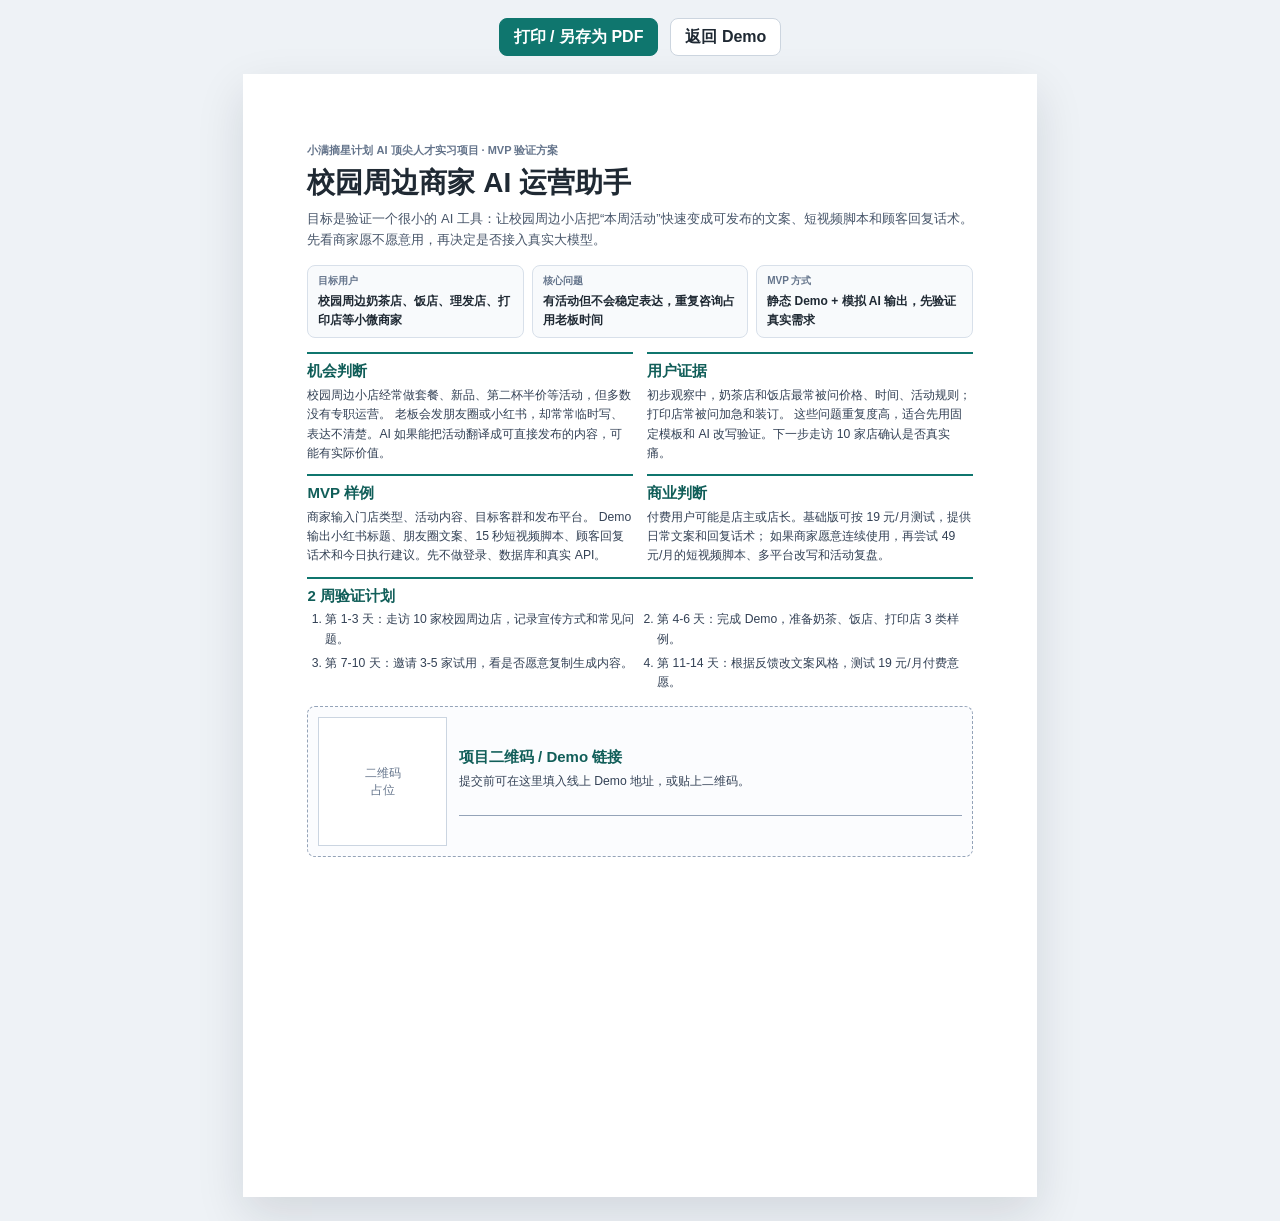
==== product-plan.html @ 8cfef3f2 "Add files via upload" ====
<!doctype html>
<html lang="zh-CN">
  <head>
    <meta charset="UTF-8" />
    <meta name="viewport" content="width=device-width, initial-scale=1.0" />
    <title>校园周边商家 AI 运营助手 - 产品验证方案</title>
    <style>
      * {
        box-sizing: border-box;
      }

      body {
        margin: 0;
        color: #1f2933;
        font-family: -apple-system, BlinkMacSystemFont, "Segoe UI", "Microsoft YaHei", sans-serif;
        background: #eef2f6;
      }

      .toolbar {
        display: flex;
        justify-content: center;
        gap: 12px;
        padding: 18px;
      }

      button,
      a {
        display: inline-flex;
        align-items: center;
        justify-content: center;
        min-height: 38px;
        border: 1px solid #ccd5df;
        border-radius: 8px;
        padding: 0 14px;
        color: #1f2933;
        background: white;
        font: inherit;
        font-weight: 700;
        text-decoration: none;
        cursor: pointer;
      }

      button {
        color: white;
        border-color: #0f766e;
        background: #0f766e;
      }

      .page {
        width: 210mm;
        min-height: 297mm;
        margin: 0 auto 24px;
        padding: 18mm 17mm;
        background: white;
        box-shadow: 0 18px 45px rgba(15, 23, 42, 0.12);
      }

      .topline {
        margin: 0 0 7px;
        color: #64748b;
        font-size: 11px;
        font-weight: 700;
      }

      h1 {
        margin: 0;
        font-size: 28px;
        line-height: 1.18;
        letter-spacing: 0;
      }

      .summary {
        margin: 9px 0 14px;
        color: #475569;
        font-size: 13px;
        line-height: 1.62;
      }

      .meta {
        display: grid;
        grid-template-columns: 1fr 1fr 1fr;
        gap: 8px;
        margin-bottom: 14px;
      }

      .meta div {
        border: 1px solid #d8e0ea;
        border-radius: 8px;
        padding: 8px 10px;
        background: #f8fafc;
      }

      .meta span {
        display: block;
        margin-bottom: 3px;
        color: #64748b;
        font-size: 10px;
        font-weight: 700;
      }

      .meta strong {
        font-size: 12px;
        line-height: 1.45;
      }

      .grid {
        display: grid;
        grid-template-columns: 1fr 1fr;
        gap: 11px 14px;
      }

      section {
        border-top: 2px solid #0f766e;
        padding-top: 8px;
      }

      section.wide {
        grid-column: 1 / -1;
      }

      h2 {
        margin: 0 0 5px;
        color: #115e59;
        font-size: 15px;
        line-height: 1.25;
      }

      p,
      li {
        color: #334155;
        font-size: 12.2px;
        line-height: 1.58;
      }

      p {
        margin: 0;
      }

      ol {
        display: grid;
        grid-template-columns: 1fr 1fr;
        gap: 5px 16px;
        margin: 0;
        padding-left: 18px;
      }

      .link-box {
        display: grid;
        grid-template-columns: 34mm 1fr;
        gap: 12px;
        align-items: center;
        margin-top: 14px;
        border: 1px dashed #94a3b8;
        border-radius: 8px;
        padding: 10px;
        background: #fbfcfe;
      }

      .qr {
        display: grid;
        width: 34mm;
        height: 34mm;
        place-items: center;
        border: 1px solid #cbd5e1;
        color: #64748b;
        background: white;
        font-size: 12px;
        text-align: center;
      }

      .link-box h2 {
        margin-bottom: 6px;
      }

      .link-line {
        min-height: 24px;
        border-bottom: 1px solid #94a3b8;
      }

      @page {
        size: A4;
        margin: 0;
      }

      @media (max-width: 760px) {
        body {
          background: white;
        }

        .toolbar {
          flex-direction: column;
        }

        .toolbar a,
        .toolbar button {
          width: 100%;
        }

        .page {
          width: 100%;
          min-height: auto;
          margin: 0;
          padding: 22px;
          box-shadow: none;
        }

        .meta,
        .grid,
        ol,
        .link-box {
          grid-template-columns: 1fr;
        }
      }

      @media print {
        body {
          background: white;
        }

        .toolbar {
          display: none;
        }

        .page {
          width: 210mm;
          height: 297mm;
          margin: 0;
          padding: 14mm 15mm;
          box-shadow: none;
          overflow: hidden;
        }

        h1 {
          font-size: 25px;
        }

        .summary {
          font-size: 12px;
          margin-bottom: 11px;
        }

        p,
        li {
          font-size: 11px;
          line-height: 1.48;
        }

        h2 {
          font-size: 13.5px;
        }

        .link-box {
          margin-top: 10px;
          padding: 8px;
        }

        .qr {
          width: 30mm;
          height: 30mm;
        }
      }
    </style>
  </head>
  <body>
    <div class="toolbar">
      <button type="button" onclick="window.print()">打印 / 另存为 PDF</button>
      <a href="index.html">返回 Demo</a>
    </div>

    <main class="page">
      <p class="topline">小满摘星计划 AI 顶尖人才实习项目 · MVP 验证方案</p>
      <h1>校园周边商家 AI 运营助手</h1>
      <p class="summary">
        目标是验证一个很小的 AI 工具：让校园周边小店把“本周活动”快速变成可发布的文案、短视频脚本和顾客回复话术。
        先看商家愿不愿意用，再决定是否接入真实大模型。
      </p>

      <div class="meta">
        <div>
          <span>目标用户</span>
          <strong>校园周边奶茶店、饭店、理发店、打印店等小微商家</strong>
        </div>
        <div>
          <span>核心问题</span>
          <strong>有活动但不会稳定表达，重复咨询占用老板时间</strong>
        </div>
        <div>
          <span>MVP 方式</span>
          <strong>静态 Demo + 模拟 AI 输出，先验证真实需求</strong>
        </div>
      </div>

      <div class="grid">
        <section>
          <h2>机会判断</h2>
          <p>
            校园周边小店经常做套餐、新品、第二杯半价等活动，但多数没有专职运营。
            老板会发朋友圈或小红书，却常常临时写、表达不清楚。AI 如果能把活动翻译成可直接发布的内容，可能有实际价值。
          </p>
        </section>

        <section>
          <h2>用户证据</h2>
          <p>
            初步观察中，奶茶店和饭店最常被问价格、时间、活动规则；打印店常被问加急和装订。
            这些问题重复度高，适合先用固定模板和 AI 改写验证。下一步走访 10 家店确认是否真实痛。
          </p>
        </section>

        <section>
          <h2>MVP 样例</h2>
          <p>
            商家输入门店类型、活动内容、目标客群和发布平台。
            Demo 输出小红书标题、朋友圈文案、15 秒短视频脚本、顾客回复话术和今日执行建议。先不做登录、数据库和真实 API。
          </p>
        </section>

        <section>
          <h2>商业判断</h2>
          <p>
            付费用户可能是店主或店长。基础版可按 19 元/月测试，提供日常文案和回复话术；
            如果商家愿意连续使用，再尝试 49 元/月的短视频脚本、多平台改写和活动复盘。
          </p>
        </section>

        <section class="wide">
          <h2>2 周验证计划</h2>
          <ol>
            <li>第 1-3 天：走访 10 家校园周边店，记录宣传方式和常见问题。</li>
            <li>第 4-6 天：完成 Demo，准备奶茶、饭店、打印店 3 类样例。</li>
            <li>第 7-10 天：邀请 3-5 家试用，看是否愿意复制生成内容。</li>
            <li>第 11-14 天：根据反馈改文案风格，测试 19 元/月付费意愿。</li>
          </ol>
        </section>
      </div>

      <div class="link-box">
        <div class="qr">二维码<br />占位</div>
        <div>
          <h2>项目二维码 / Demo 链接</h2>
          <p>提交前可在这里填入线上 Demo 地址，或贴上二维码。</p>
          <div class="link-line"></div>
        </div>
      </div>
    </main>
  </body>
</html>
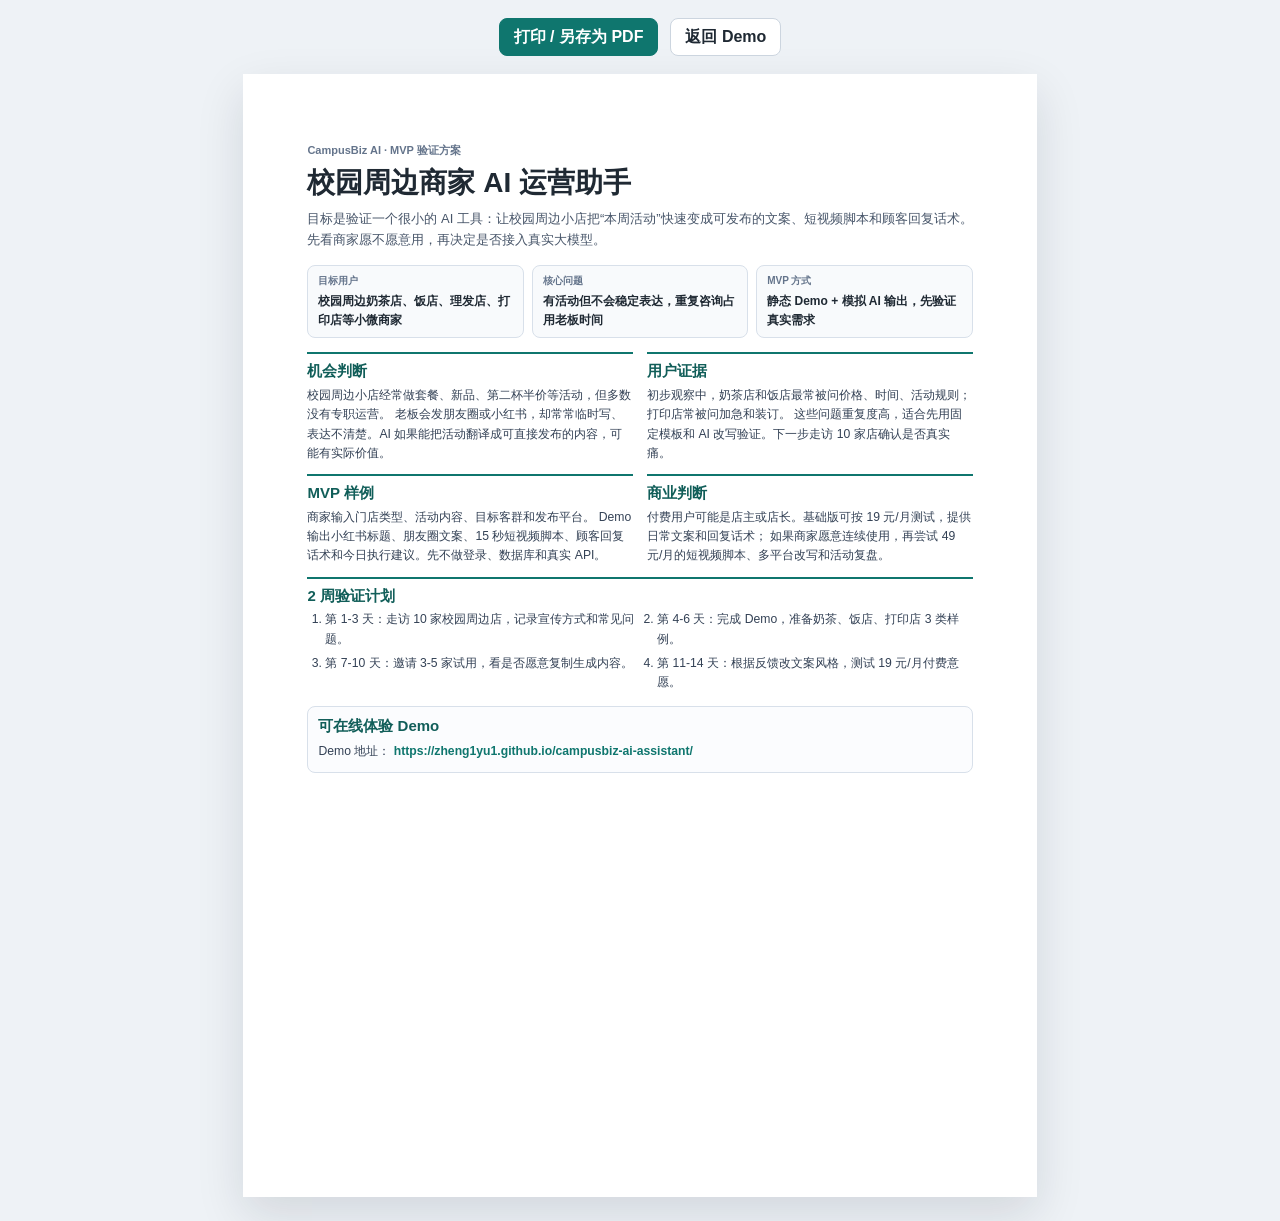
==== commit fecf6ebb: "Add files via upload" ====
--- a/product-plan.html
+++ b/product-plan.html
@@ -3,7 +3,7 @@
   <head>
     <meta charset="UTF-8" />
     <meta name="viewport" content="width=device-width, initial-scale=1.0" />
-    <title>校园周边商家 AI 运营助手 - 产品验证方案</title>
+    <title>CampusBiz AI - 产品验证方案</title>
     <style>
       * {
         box-sizing: border-box;
@@ -145,36 +145,28 @@
       }
 
       .link-box {
-        display: grid;
-        grid-template-columns: 34mm 1fr;
-        gap: 12px;
-        align-items: center;
+        display: block;
         margin-top: 14px;
-        border: 1px dashed #94a3b8;
+        border: 1px solid #d8e0ea;
         border-radius: 8px;
         padding: 10px;
         background: #fbfcfe;
       }
 
-      .qr {
-        display: grid;
-        width: 34mm;
-        height: 34mm;
-        place-items: center;
-        border: 1px solid #cbd5e1;
-        color: #64748b;
-        background: white;
-        font-size: 12px;
-        text-align: center;
-      }
-
       .link-box h2 {
         margin-bottom: 6px;
       }
 
-      .link-line {
-        min-height: 24px;
-        border-bottom: 1px solid #94a3b8;
+      .demo-link {
+        display: inline;
+        min-height: 0;
+        border: 0;
+        padding: 0;
+        color: #0f766e;
+        background: transparent;
+        font-size: 12.2px;
+        font-weight: 700;
+        word-break: break-all;
       }
 
       @page {
@@ -206,8 +198,7 @@
 
         .meta,
         .grid,
-        ol,
-        .link-box {
+        ol {
           grid-template-columns: 1fr;
         }
       }
@@ -254,9 +245,8 @@
           padding: 8px;
         }
 
-        .qr {
-          width: 30mm;
-          height: 30mm;
+        .demo-link {
+          font-size: 10.8px;
         }
       }
     </style>
@@ -268,7 +258,7 @@
     </div>
 
     <main class="page">
-      <p class="topline">小满摘星计划 AI 顶尖人才实习项目 · MVP 验证方案</p>
+      <p class="topline">CampusBiz AI · MVP 验证方案</p>
       <h1>校园周边商家 AI 运营助手</h1>
       <p class="summary">
         目标是验证一个很小的 AI 工具：让校园周边小店把“本周活动”快速变成可发布的文案、短视频脚本和顾客回复话术。
@@ -335,12 +325,13 @@
       </div>
 
       <div class="link-box">
-        <div class="qr">二维码<br />占位</div>
-        <div>
-          <h2>项目二维码 / Demo 链接</h2>
-          <p>提交前可在这里填入线上 Demo 地址，或贴上二维码。</p>
-          <div class="link-line"></div>
-        </div>
+        <h2>可在线体验 Demo</h2>
+        <p>
+          Demo 地址：
+          <a class="demo-link" href="https://zheng1yu1.github.io/campusbiz-ai-assistant/">
+            https://zheng1yu1.github.io/campusbiz-ai-assistant/
+          </a>
+        </p>
       </div>
     </main>
   </body>
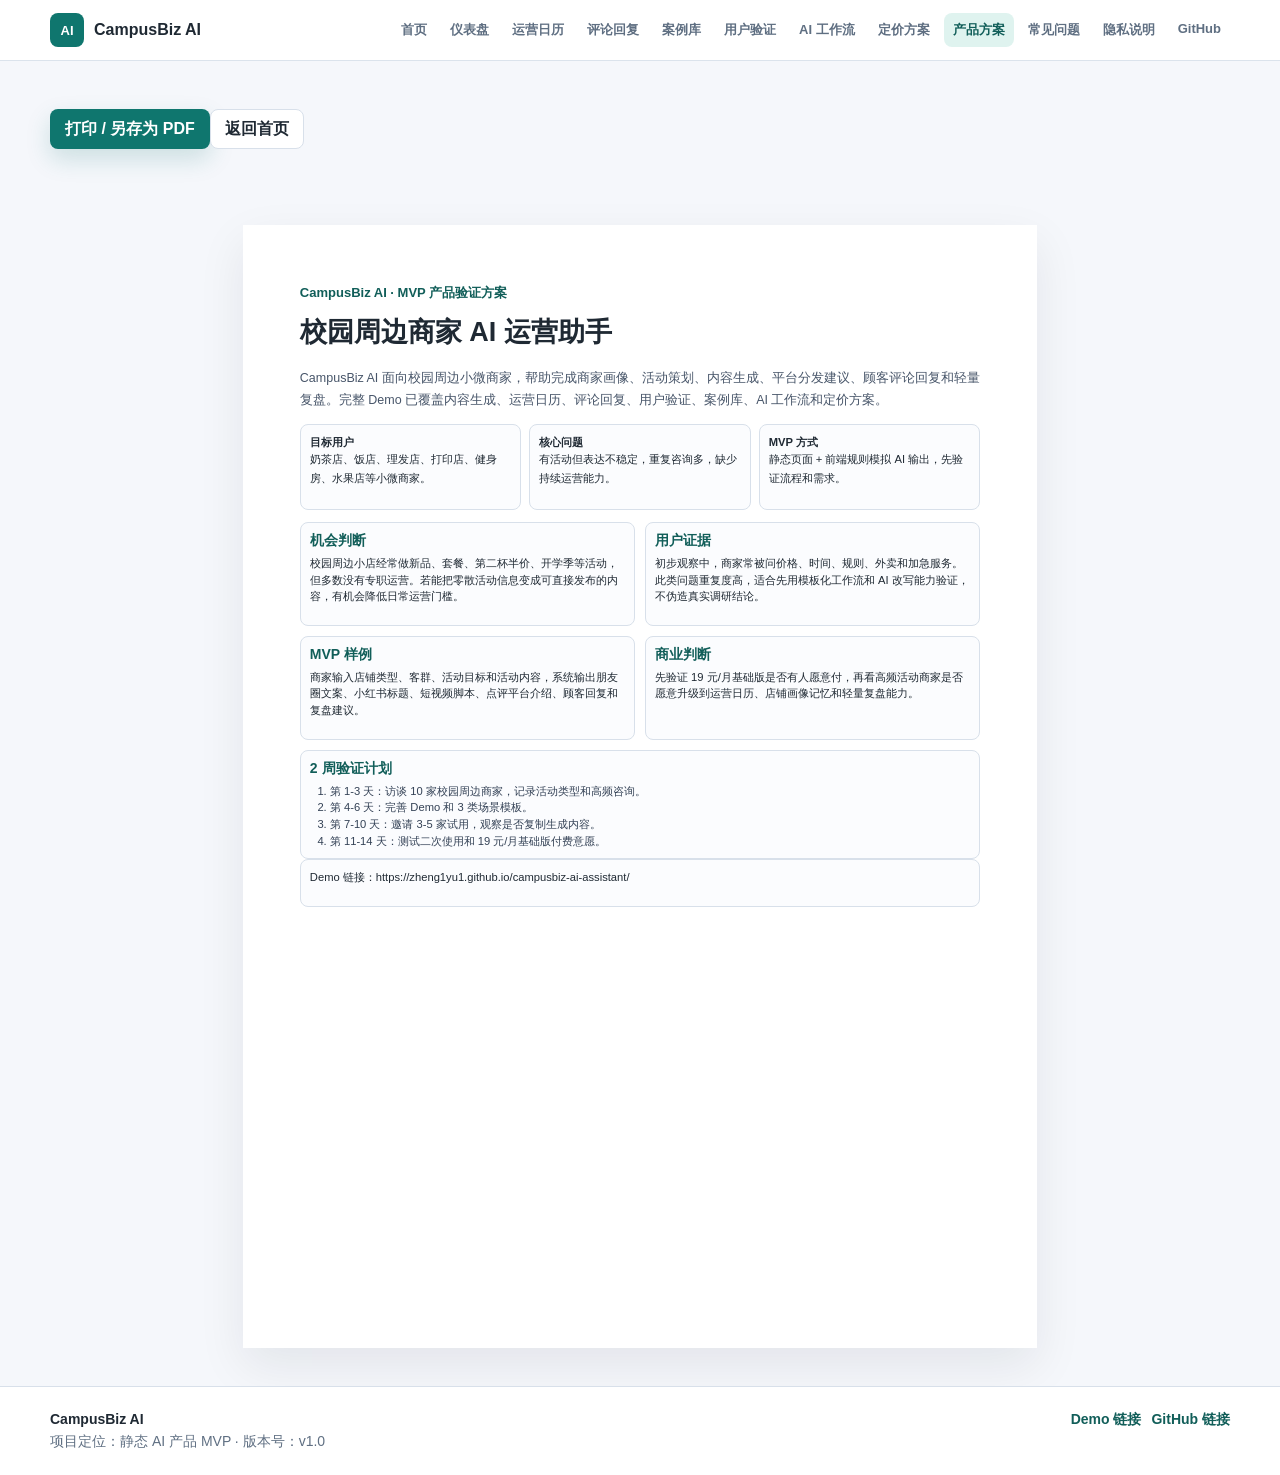
==== commit e78b2041: "Add files via upload" ====
--- a/product-plan.html
+++ b/product-plan.html
@@ -3,336 +3,28 @@
   <head>
     <meta charset="UTF-8" />
     <meta name="viewport" content="width=device-width, initial-scale=1.0" />
-    <title>CampusBiz AI - 产品验证方案</title>
-    <style>
-      * {
-        box-sizing: border-box;
-      }
-
-      body {
-        margin: 0;
-        color: #1f2933;
-        font-family: -apple-system, BlinkMacSystemFont, "Segoe UI", "Microsoft YaHei", sans-serif;
-        background: #eef2f6;
-      }
-
-      .toolbar {
-        display: flex;
-        justify-content: center;
-        gap: 12px;
-        padding: 18px;
-      }
-
-      button,
-      a {
-        display: inline-flex;
-        align-items: center;
-        justify-content: center;
-        min-height: 38px;
-        border: 1px solid #ccd5df;
-        border-radius: 8px;
-        padding: 0 14px;
-        color: #1f2933;
-        background: white;
-        font: inherit;
-        font-weight: 700;
-        text-decoration: none;
-        cursor: pointer;
-      }
-
-      button {
-        color: white;
-        border-color: #0f766e;
-        background: #0f766e;
-      }
-
-      .page {
-        width: 210mm;
-        min-height: 297mm;
-        margin: 0 auto 24px;
-        padding: 18mm 17mm;
-        background: white;
-        box-shadow: 0 18px 45px rgba(15, 23, 42, 0.12);
-      }
-
-      .topline {
-        margin: 0 0 7px;
-        color: #64748b;
-        font-size: 11px;
-        font-weight: 700;
-      }
-
-      h1 {
-        margin: 0;
-        font-size: 28px;
-        line-height: 1.18;
-        letter-spacing: 0;
-      }
-
-      .summary {
-        margin: 9px 0 14px;
-        color: #475569;
-        font-size: 13px;
-        line-height: 1.62;
-      }
-
-      .meta {
-        display: grid;
-        grid-template-columns: 1fr 1fr 1fr;
-        gap: 8px;
-        margin-bottom: 14px;
-      }
-
-      .meta div {
-        border: 1px solid #d8e0ea;
-        border-radius: 8px;
-        padding: 8px 10px;
-        background: #f8fafc;
-      }
-
-      .meta span {
-        display: block;
-        margin-bottom: 3px;
-        color: #64748b;
-        font-size: 10px;
-        font-weight: 700;
-      }
-
-      .meta strong {
-        font-size: 12px;
-        line-height: 1.45;
-      }
-
-      .grid {
-        display: grid;
-        grid-template-columns: 1fr 1fr;
-        gap: 11px 14px;
-      }
-
-      section {
-        border-top: 2px solid #0f766e;
-        padding-top: 8px;
-      }
-
-      section.wide {
-        grid-column: 1 / -1;
-      }
-
-      h2 {
-        margin: 0 0 5px;
-        color: #115e59;
-        font-size: 15px;
-        line-height: 1.25;
-      }
-
-      p,
-      li {
-        color: #334155;
-        font-size: 12.2px;
-        line-height: 1.58;
-      }
-
-      p {
-        margin: 0;
-      }
-
-      ol {
-        display: grid;
-        grid-template-columns: 1fr 1fr;
-        gap: 5px 16px;
-        margin: 0;
-        padding-left: 18px;
-      }
-
-      .link-box {
-        display: block;
-        margin-top: 14px;
-        border: 1px solid #d8e0ea;
-        border-radius: 8px;
-        padding: 10px;
-        background: #fbfcfe;
-      }
-
-      .link-box h2 {
-        margin-bottom: 6px;
-      }
-
-      .demo-link {
-        display: inline;
-        min-height: 0;
-        border: 0;
-        padding: 0;
-        color: #0f766e;
-        background: transparent;
-        font-size: 12.2px;
-        font-weight: 700;
-        word-break: break-all;
-      }
-
-      @page {
-        size: A4;
-        margin: 0;
-      }
-
-      @media (max-width: 760px) {
-        body {
-          background: white;
-        }
-
-        .toolbar {
-          flex-direction: column;
-        }
-
-        .toolbar a,
-        .toolbar button {
-          width: 100%;
-        }
-
-        .page {
-          width: 100%;
-          min-height: auto;
-          margin: 0;
-          padding: 22px;
-          box-shadow: none;
-        }
-
-        .meta,
-        .grid,
-        ol {
-          grid-template-columns: 1fr;
-        }
-      }
-
-      @media print {
-        body {
-          background: white;
-        }
-
-        .toolbar {
-          display: none;
-        }
-
-        .page {
-          width: 210mm;
-          height: 297mm;
-          margin: 0;
-          padding: 14mm 15mm;
-          box-shadow: none;
-          overflow: hidden;
-        }
-
-        h1 {
-          font-size: 25px;
-        }
-
-        .summary {
-          font-size: 12px;
-          margin-bottom: 11px;
-        }
-
-        p,
-        li {
-          font-size: 11px;
-          line-height: 1.48;
-        }
-
-        h2 {
-          font-size: 13.5px;
-        }
-
-        .link-box {
-          margin-top: 10px;
-          padding: 8px;
-        }
-
-        .demo-link {
-          font-size: 10.8px;
-        }
-      }
-    </style>
+    <meta name="description" content="CampusBiz AI 一页 A4 产品验证方案，展示机会判断、用户证据、MVP 样例、商业判断和 2 周验证计划。" />
+    <title>CampusBiz AI - 产品方案</title>
+    <link rel="stylesheet" href="styles.css" />
   </head>
-  <body>
-    <div class="toolbar">
-      <button type="button" onclick="window.print()">打印 / 另存为 PDF</button>
-      <a href="index.html">返回 Demo</a>
-    </div>
-
-    <main class="page">
-      <p class="topline">CampusBiz AI · MVP 验证方案</p>
+  <body class="plan-body" data-page="plan">
+    <header class="site-header"><nav class="nav" aria-label="主导航"><a class="brand" href="index.html"><span class="brand-mark">AI</span><span>CampusBiz AI</span></a><div class="nav-links"><a href="index.html" data-page="home">首页</a><a href="dashboard.html" data-page="dashboard">仪表盘</a><a href="calendar.html" data-page="calendar">运营日历</a><a href="reply.html" data-page="reply">评论回复</a><a href="cases.html" data-page="cases">案例库</a><a href="research.html" data-page="research">用户验证</a><a href="workflow.html" data-page="workflow">AI 工作流</a><a href="pricing.html" data-page="pricing">定价方案</a><a href="product-plan.html" data-page="plan">产品方案</a><a href="faq.html" data-page="faq">常见问题</a><a href="privacy.html" data-page="privacy">隐私说明</a><a href="https://github.com/zheng1yu1/campusbiz-ai-assistant">GitHub</a></div></nav></header>
+    <div class="toolbar section no-print"><button class="primary-btn" type="button" data-print>打印 / 另存为 PDF</button><a class="secondary-btn" href="index.html">返回首页</a></div>
+    <main class="plan-page">
+      <p class="eyebrow">CampusBiz AI · MVP 产品验证方案</p>
       <h1>校园周边商家 AI 运营助手</h1>
-      <p class="summary">
-        目标是验证一个很小的 AI 工具：让校园周边小店把“本周活动”快速变成可发布的文案、短视频脚本和顾客回复话术。
-        先看商家愿不愿意用，再决定是否接入真实大模型。
-      </p>
-
-      <div class="meta">
-        <div>
-          <span>目标用户</span>
-          <strong>校园周边奶茶店、饭店、理发店、打印店等小微商家</strong>
-        </div>
-        <div>
-          <span>核心问题</span>
-          <strong>有活动但不会稳定表达，重复咨询占用老板时间</strong>
-        </div>
-        <div>
-          <span>MVP 方式</span>
-          <strong>静态 Demo + 模拟 AI 输出，先验证真实需求</strong>
-        </div>
+      <p class="plan-summary">CampusBiz AI 面向校园周边小微商家，帮助完成商家画像、活动策划、内容生成、平台分发建议、顾客评论回复和轻量复盘。完整 Demo 已覆盖内容生成、运营日历、评论回复、用户验证、案例库、AI 工作流和定价方案。</p>
+      <div class="plan-meta"><div><strong>目标用户</strong><p>奶茶店、饭店、理发店、打印店、健身房、水果店等小微商家。</p></div><div><strong>核心问题</strong><p>有活动但表达不稳定，重复咨询多，缺少持续运营能力。</p></div><div><strong>MVP 方式</strong><p>静态页面 + 前端规则模拟 AI 输出，先验证流程和需求。</p></div></div>
+      <div class="plan-grid">
+        <section class="plan-section-card"><h2>机会判断</h2><p>校园周边小店经常做新品、套餐、第二杯半价、开学季等活动，但多数没有专职运营。若能把零散活动信息变成可直接发布的内容，有机会降低日常运营门槛。</p></section>
+        <section class="plan-section-card"><h2>用户证据</h2><p>初步观察中，商家常被问价格、时间、规则、外卖和加急服务。此类问题重复度高，适合先用模板化工作流和 AI 改写能力验证，不伪造真实调研结论。</p></section>
+        <section class="plan-section-card"><h2>MVP 样例</h2><p>商家输入店铺类型、客群、活动目标和活动内容，系统输出朋友圈文案、小红书标题、短视频脚本、点评平台介绍、顾客回复和复盘建议。</p></section>
+        <section class="plan-section-card"><h2>商业判断</h2><p>先验证 19 元/月基础版是否有人愿意付，再看高频活动商家是否愿意升级到运营日历、店铺画像记忆和轻量复盘能力。</p></section>
+        <section class="plan-section-card wide"><h2>2 周验证计划</h2><ol class="list"><li>第 1-3 天：访谈 10 家校园周边商家，记录活动类型和高频咨询。</li><li>第 4-6 天：完善 Demo 和 3 类场景模板。</li><li>第 7-10 天：邀请 3-5 家试用，观察是否复制生成内容。</li><li>第 11-14 天：测试二次使用和 19 元/月基础版付费意愿。</li></ol></section>
       </div>
-
-      <div class="grid">
-        <section>
-          <h2>机会判断</h2>
-          <p>
-            校园周边小店经常做套餐、新品、第二杯半价等活动，但多数没有专职运营。
-            老板会发朋友圈或小红书，却常常临时写、表达不清楚。AI 如果能把活动翻译成可直接发布的内容，可能有实际价值。
-          </p>
-        </section>
-
-        <section>
-          <h2>用户证据</h2>
-          <p>
-            初步观察中，奶茶店和饭店最常被问价格、时间、活动规则；打印店常被问加急和装订。
-            这些问题重复度高，适合先用固定模板和 AI 改写验证。下一步走访 10 家店确认是否真实痛。
-          </p>
-        </section>
-
-        <section>
-          <h2>MVP 样例</h2>
-          <p>
-            商家输入门店类型、活动内容、目标客群和发布平台。
-            Demo 输出小红书标题、朋友圈文案、15 秒短视频脚本、顾客回复话术和今日执行建议。先不做登录、数据库和真实 API。
-          </p>
-        </section>
-
-        <section>
-          <h2>商业判断</h2>
-          <p>
-            付费用户可能是店主或店长。基础版可按 19 元/月测试，提供日常文案和回复话术；
-            如果商家愿意连续使用，再尝试 49 元/月的短视频脚本、多平台改写和活动复盘。
-          </p>
-        </section>
-
-        <section class="wide">
-          <h2>2 周验证计划</h2>
-          <ol>
-            <li>第 1-3 天：走访 10 家校园周边店，记录宣传方式和常见问题。</li>
-            <li>第 4-6 天：完成 Demo，准备奶茶、饭店、打印店 3 类样例。</li>
-            <li>第 7-10 天：邀请 3-5 家试用，看是否愿意复制生成内容。</li>
-            <li>第 11-14 天：根据反馈改文案风格，测试 19 元/月付费意愿。</li>
-          </ol>
-        </section>
-      </div>
-
-      <div class="link-box">
-        <h2>可在线体验 Demo</h2>
-        <p>
-          Demo 地址：
-          <a class="demo-link" href="https://zheng1yu1.github.io/campusbiz-ai-assistant/">
-            https://zheng1yu1.github.io/campusbiz-ai-assistant/
-          </a>
-        </p>
-      </div>
+      <div class="plan-link"><p>Demo 链接：https://zheng1yu1.github.io/campusbiz-ai-assistant/</p></div>
     </main>
+    <footer class="site-footer"><div class="footer-inner"><div><strong>CampusBiz AI</strong><span>项目定位：静态 AI 产品 MVP · 版本号：v1.0</span></div><div class="footer-links"><a href="https://zheng1yu1.github.io/campusbiz-ai-assistant/">Demo 链接</a><a href="https://github.com/zheng1yu1/campusbiz-ai-assistant">GitHub 链接</a></div></div></footer>
+    <div class="toast" id="toast" role="status" aria-live="polite"></div><script src="script.js"></script>
   </body>
 </html>
--- a/styles.css
+++ b/styles.css
@@ -0,0 +1,913 @@
+:root {
+  --bg: #f5f7fb;
+  --paper: #ffffff;
+  --soft: #eef7f5;
+  --soft-2: #f8fafc;
+  --ink: #1f2933;
+  --muted: #5f6f82;
+  --line: #d8e0ea;
+  --accent: #0f766e;
+  --accent-dark: #115e59;
+  --accent-soft: #dff3ef;
+  --warn: #9a3412;
+  --danger: #b42318;
+  --shadow: 0 18px 45px rgba(15, 23, 42, 0.08);
+  --radius: 8px;
+  --max: 1180px;
+}
+
+* {
+  box-sizing: border-box;
+}
+
+html {
+  scroll-behavior: smooth;
+}
+
+body {
+  margin: 0;
+  color: var(--ink);
+  font-family: -apple-system, BlinkMacSystemFont, "Segoe UI", "Microsoft YaHei", sans-serif;
+  background: var(--bg);
+}
+
+body.print-package {
+  background: white;
+}
+
+a {
+  color: inherit;
+  text-decoration: none;
+}
+
+button,
+input,
+select,
+textarea {
+  font: inherit;
+}
+
+button {
+  cursor: pointer;
+}
+
+button:disabled {
+  cursor: not-allowed;
+  opacity: 0.58;
+}
+
+img,
+svg {
+  max-width: 100%;
+}
+
+h1,
+h2,
+h3,
+p {
+  margin-top: 0;
+}
+
+p {
+  line-height: 1.72;
+}
+
+.site-header {
+  position: sticky;
+  top: 0;
+  z-index: 50;
+  border-bottom: 1px solid rgba(216, 224, 234, 0.9);
+  background: rgba(255, 255, 255, 0.94);
+  backdrop-filter: blur(14px);
+}
+
+.nav {
+  display: grid;
+  grid-template-columns: auto 1fr;
+  gap: 14px;
+  align-items: center;
+  width: min(var(--max), calc(100% - 32px));
+  margin: 0 auto;
+  padding: 13px 0;
+}
+
+.brand {
+  display: inline-flex;
+  align-items: center;
+  gap: 10px;
+  font-weight: 850;
+  white-space: nowrap;
+}
+
+.brand-mark {
+  display: grid;
+  width: 34px;
+  height: 34px;
+  place-items: center;
+  border-radius: var(--radius);
+  color: white;
+  background: var(--accent);
+  font-size: 13px;
+}
+
+.nav-links {
+  display: flex;
+  flex-wrap: wrap;
+  justify-content: flex-end;
+  gap: 5px;
+}
+
+.nav-links a {
+  border-radius: var(--radius);
+  padding: 8px 9px;
+  color: var(--muted);
+  font-size: 13px;
+  font-weight: 700;
+}
+
+.nav-links a:hover,
+.nav-links a.active {
+  color: var(--accent-dark);
+  background: var(--accent-soft);
+}
+
+.section {
+  width: min(var(--max), calc(100% - 32px));
+  margin: 0 auto;
+  padding: 48px 0;
+}
+
+.page-hero {
+  display: grid;
+  grid-template-columns: minmax(0, 1.3fr) minmax(280px, 0.7fr);
+  gap: 28px;
+  align-items: center;
+  padding-top: 54px;
+}
+
+.hero-text h1,
+.page-title h1 {
+  margin-bottom: 16px;
+  font-size: clamp(34px, 5.5vw, 60px);
+  line-height: 1.08;
+  letter-spacing: 0;
+}
+
+.hero-text .subtitle,
+.page-title p {
+  max-width: 760px;
+  color: #465a69;
+  font-size: 18px;
+}
+
+.eyebrow {
+  margin: 0 0 10px;
+  color: var(--accent-dark);
+  font-size: 13px;
+  font-weight: 850;
+}
+
+.hero-actions,
+.actions,
+.form-actions,
+.section-actions {
+  display: flex;
+  flex-wrap: wrap;
+  gap: 10px;
+  margin-top: 14px;
+}
+
+.btn,
+.primary-btn,
+.secondary-btn,
+.ghost-btn,
+.copy-btn,
+.danger-btn {
+  display: inline-flex;
+  align-items: center;
+  justify-content: center;
+  min-height: 40px;
+  border: 1px solid transparent;
+  border-radius: var(--radius);
+  padding: 0 14px;
+  font-weight: 800;
+  transition: background 0.18s ease, box-shadow 0.18s ease, transform 0.18s ease;
+}
+
+.primary-btn,
+.btn.primary {
+  color: white;
+  background: var(--accent);
+  box-shadow: 0 10px 24px rgba(15, 118, 110, 0.18);
+}
+
+.primary-btn:hover,
+.btn.primary:hover {
+  background: var(--accent-dark);
+  transform: translateY(-1px);
+}
+
+.secondary-btn,
+.ghost-btn,
+.copy-btn,
+.btn.secondary {
+  color: var(--ink);
+  border-color: var(--line);
+  background: white;
+}
+
+.secondary-btn:hover,
+.ghost-btn:hover,
+.copy-btn:hover,
+.btn.secondary:hover {
+  background: #f1f5f9;
+}
+
+.danger-btn {
+  color: var(--danger);
+  border-color: #f3c7c2;
+  background: #fff7f6;
+}
+
+.danger-btn:hover {
+  background: #ffeceb;
+}
+
+.card-grid {
+  display: grid;
+  grid-template-columns: repeat(4, minmax(0, 1fr));
+  gap: 16px;
+}
+
+.grid-2 {
+  display: grid;
+  grid-template-columns: repeat(2, minmax(0, 1fr));
+  gap: 18px;
+}
+
+.grid-3 {
+  display: grid;
+  grid-template-columns: repeat(3, minmax(0, 1fr));
+  gap: 18px;
+}
+
+.card,
+.panel,
+.input-panel,
+.output-panel,
+.hero-panel,
+.price-card {
+  border: 1px solid var(--line);
+  border-radius: var(--radius);
+  background: var(--paper);
+  box-shadow: var(--shadow);
+}
+
+.card,
+.panel,
+.hero-panel,
+.price-card {
+  padding: 20px;
+}
+
+.card h3,
+.panel h3,
+.price-card h3 {
+  margin-bottom: 8px;
+  font-size: 19px;
+}
+
+.card p,
+.panel p,
+.price-card p,
+.muted {
+  color: var(--muted);
+}
+
+.tag-row,
+.sample-tabs,
+.filter-row {
+  display: flex;
+  flex-wrap: wrap;
+  gap: 8px;
+}
+
+.tag,
+.status-tag {
+  display: inline-flex;
+  align-items: center;
+  border: 1px solid #cfe3df;
+  border-radius: 999px;
+  padding: 6px 10px;
+  color: #315d58;
+  background: #f0f8f6;
+  font-size: 13px;
+  font-weight: 750;
+}
+
+.notice {
+  border: 1px solid #fde3b0;
+  border-radius: var(--radius);
+  padding: 12px 14px;
+  color: #7c3d12;
+  background: #fff8eb;
+  line-height: 1.65;
+}
+
+.flow {
+  display: grid;
+  grid-template-columns: repeat(6, 1fr);
+  gap: 10px;
+}
+
+.flow-step {
+  position: relative;
+  min-height: 96px;
+  border: 1px solid var(--line);
+  border-radius: var(--radius);
+  padding: 14px;
+  background: white;
+}
+
+.flow-step strong {
+  display: block;
+  margin-bottom: 6px;
+}
+
+.flow-step span {
+  color: var(--muted);
+  font-size: 13px;
+  line-height: 1.55;
+}
+
+.workbench {
+  display: grid;
+  grid-template-columns: minmax(300px, 0.82fr) minmax(0, 1.18fr);
+  gap: 22px;
+  align-items: start;
+}
+
+.input-panel,
+.output-panel {
+  padding: 20px;
+}
+
+.input-panel {
+  display: grid;
+  gap: 15px;
+}
+
+.field-row {
+  display: grid;
+  grid-template-columns: 1fr 1fr;
+  gap: 12px;
+}
+
+label {
+  display: grid;
+  gap: 7px;
+  color: #334155;
+  font-size: 14px;
+  font-weight: 800;
+}
+
+input,
+select,
+textarea {
+  width: 100%;
+  border: 1px solid var(--line);
+  border-radius: var(--radius);
+  padding: 11px 12px;
+  color: var(--ink);
+  background: white;
+  outline: none;
+}
+
+textarea {
+  min-height: 110px;
+  resize: vertical;
+}
+
+input:focus,
+select:focus,
+textarea:focus {
+  border-color: var(--accent);
+  box-shadow: 0 0 0 3px rgba(15, 118, 110, 0.12);
+}
+
+.error-message {
+  margin-top: -7px;
+  color: var(--danger);
+  font-size: 13px;
+  font-weight: 750;
+}
+
+.form-alert {
+  display: none;
+  border: 1px solid #f3c7c2;
+  border-radius: var(--radius);
+  padding: 10px 12px;
+  color: var(--danger);
+  background: #fff7f6;
+  font-weight: 750;
+}
+
+.form-alert.show {
+  display: block;
+}
+
+.output-head {
+  display: flex;
+  justify-content: space-between;
+  gap: 16px;
+  align-items: flex-start;
+  margin-bottom: 16px;
+}
+
+.empty-state {
+  display: grid;
+  min-height: 230px;
+  place-items: center;
+  border: 1px dashed var(--line);
+  border-radius: var(--radius);
+  padding: 28px;
+  color: var(--muted);
+  text-align: center;
+  line-height: 1.75;
+  background: #fbfcfe;
+}
+
+.loading-state {
+  border: 1px solid #cfe3df;
+  border-radius: var(--radius);
+  padding: 18px;
+  color: var(--accent-dark);
+  background: var(--soft);
+  font-weight: 800;
+}
+
+.result-card {
+  margin-bottom: 14px;
+  border: 1px solid var(--line);
+  border-radius: var(--radius);
+  background: white;
+  overflow: hidden;
+}
+
+.result-card header {
+  display: flex;
+  align-items: center;
+  justify-content: space-between;
+  gap: 12px;
+  padding: 12px 14px;
+  border-bottom: 1px solid var(--line);
+  background: #f8fafc;
+}
+
+.result-card h3,
+.result-card h4 {
+  margin: 0;
+  font-size: 16px;
+}
+
+.result-card .content {
+  padding: 14px;
+  color: #334155;
+  line-height: 1.72;
+  white-space: pre-wrap;
+}
+
+.history-list {
+  display: grid;
+  gap: 10px;
+}
+
+.history-item {
+  display: grid;
+  grid-template-columns: 1fr auto;
+  gap: 12px;
+  border: 1px solid var(--line);
+  border-radius: var(--radius);
+  padding: 13px;
+  background: white;
+}
+
+.history-item p {
+  margin: 3px 0 0;
+  color: var(--muted);
+  font-size: 13px;
+}
+
+.table-wrap {
+  overflow-x: auto;
+  border: 1px solid var(--line);
+  border-radius: var(--radius);
+  background: white;
+}
+
+table {
+  width: 100%;
+  min-width: 760px;
+  border-collapse: collapse;
+}
+
+th,
+td {
+  padding: 13px 14px;
+  border-bottom: 1px solid var(--line);
+  text-align: left;
+  vertical-align: top;
+  line-height: 1.55;
+}
+
+th {
+  color: var(--accent-dark);
+  background: #f0f8f6;
+  font-size: 13px;
+}
+
+.progress-list {
+  display: grid;
+  gap: 14px;
+}
+
+.progress-line {
+  display: grid;
+  gap: 7px;
+}
+
+.progress-meta {
+  display: flex;
+  justify-content: space-between;
+  gap: 12px;
+  font-weight: 800;
+}
+
+.progress-bar {
+  height: 10px;
+  border-radius: 999px;
+  background: #e8eef5;
+  overflow: hidden;
+}
+
+.progress-bar span {
+  display: block;
+  height: 100%;
+  border-radius: inherit;
+  background: var(--accent);
+}
+
+.checklist {
+  display: grid;
+  gap: 10px;
+}
+
+.check-item {
+  display: flex;
+  align-items: flex-start;
+  gap: 10px;
+}
+
+.check-item input {
+  width: auto;
+  margin-top: 4px;
+}
+
+.case-card {
+  display: grid;
+  gap: 9px;
+}
+
+.pricing-grid {
+  align-items: stretch;
+}
+
+.price {
+  margin: 8px 0 14px;
+  color: var(--accent-dark);
+  font-size: 30px;
+  font-weight: 900;
+}
+
+.price small {
+  color: var(--muted);
+  font-size: 14px;
+}
+
+.list {
+  margin: 0;
+  padding-left: 20px;
+  color: #334155;
+  line-height: 1.75;
+}
+
+.timeline {
+  display: grid;
+  gap: 12px;
+}
+
+.timeline-item {
+  border-left: 3px solid var(--accent);
+  padding-left: 12px;
+}
+
+.site-footer {
+  margin-top: 38px;
+  border-top: 1px solid var(--line);
+  background: #ffffff;
+}
+
+.footer-inner {
+  display: grid;
+  grid-template-columns: 1fr auto;
+  gap: 16px;
+  width: min(var(--max), calc(100% - 32px));
+  margin: 0 auto;
+  padding: 24px 0;
+  color: var(--muted);
+  font-size: 14px;
+}
+
+.footer-inner strong {
+  display: block;
+  margin-bottom: 6px;
+  color: var(--ink);
+}
+
+.footer-links {
+  display: flex;
+  flex-wrap: wrap;
+  gap: 10px;
+  justify-content: flex-end;
+}
+
+.footer-links a {
+  color: var(--accent-dark);
+  font-weight: 750;
+}
+
+.toast {
+  position: fixed;
+  right: 20px;
+  bottom: 20px;
+  z-index: 80;
+  max-width: calc(100% - 40px);
+  border-radius: var(--radius);
+  padding: 12px 16px;
+  color: white;
+  background: #0f172a;
+  box-shadow: var(--shadow);
+  opacity: 0;
+  transform: translateY(8px);
+  pointer-events: none;
+  transition: opacity 0.2s ease, transform 0.2s ease;
+}
+
+.toast.show {
+  opacity: 1;
+  transform: translateY(0);
+}
+
+.mvp-note {
+  border: 1px solid #cbd5e1;
+  border-radius: var(--radius);
+  padding: 16px;
+  color: #334155;
+  background: #f8fafc;
+}
+
+.plan-page {
+  width: 210mm;
+  min-height: 297mm;
+  margin: 28px auto;
+  padding: 15mm;
+  background: white;
+  box-shadow: var(--shadow);
+}
+
+.plan-page h1 {
+  font-size: 27px;
+}
+
+.plan-summary {
+  color: #475569;
+  font-size: 12.5px;
+}
+
+.plan-meta {
+  display: grid;
+  grid-template-columns: repeat(3, 1fr);
+  gap: 8px;
+  margin: 12px 0;
+}
+
+.plan-meta div,
+.plan-section-card,
+.plan-link {
+  border: 1px solid var(--line);
+  border-radius: var(--radius);
+  padding: 9px;
+  background: #fbfcfe;
+}
+
+.plan-grid {
+  display: grid;
+  grid-template-columns: 1fr 1fr;
+  gap: 10px;
+}
+
+.plan-section-card h2 {
+  margin-bottom: 5px;
+  color: var(--accent-dark);
+  font-size: 14px;
+}
+
+.plan-section-card p,
+.plan-section-card li,
+.plan-meta,
+.plan-link p {
+  font-size: 11.2px;
+  line-height: 1.48;
+}
+
+.plan-section-card.wide {
+  grid-column: 1 / -1;
+}
+
+.print-only {
+  display: none;
+}
+
+@media (max-width: 980px) {
+  .nav {
+    grid-template-columns: 1fr;
+  }
+
+  .nav-links {
+    justify-content: flex-start;
+  }
+
+  .page-hero,
+  .workbench,
+  .grid-2,
+  .grid-3,
+  .card-grid,
+  .footer-inner,
+  .flow {
+    grid-template-columns: 1fr;
+  }
+
+  .field-row {
+    grid-template-columns: 1fr;
+  }
+
+  .footer-links {
+    justify-content: flex-start;
+  }
+}
+
+@media (max-width: 560px) {
+  .section {
+    width: min(100% - 24px, var(--max));
+    padding: 36px 0;
+  }
+
+  .hero-text h1,
+  .page-title h1 {
+    font-size: 32px;
+  }
+
+  .hero-text .subtitle,
+  .page-title p {
+    font-size: 16px;
+  }
+
+  .hero-actions,
+  .actions,
+  .form-actions,
+  .output-head {
+    align-items: stretch;
+    flex-direction: column;
+  }
+
+  .btn,
+  .primary-btn,
+  .secondary-btn,
+  .ghost-btn,
+  .copy-btn,
+  .danger-btn {
+    width: 100%;
+  }
+
+  .history-item {
+    grid-template-columns: 1fr;
+  }
+
+  .plan-page {
+    width: 100%;
+    min-height: auto;
+    margin: 0;
+    padding: 22px;
+    box-shadow: none;
+  }
+
+  .plan-meta,
+  .plan-grid {
+    grid-template-columns: 1fr;
+  }
+}
+
+@page {
+  size: A4;
+  margin: 10mm;
+}
+
+@media print {
+  body {
+    background: white;
+  }
+
+  .site-header,
+  .site-footer,
+  .toolbar,
+  .no-print,
+  .toast,
+  .page-hero,
+  .input-panel,
+  .history-section,
+  .mvp-note {
+    display: none !important;
+  }
+
+  .section {
+    width: 100%;
+    padding: 0;
+  }
+
+  .output-panel,
+  .calendar-output,
+  .print-area {
+    border: 0;
+    box-shadow: none;
+    padding: 0;
+  }
+
+  .result-card {
+    break-inside: avoid;
+  }
+
+  .result-card header button,
+  .output-head .actions,
+  .section-actions {
+    display: none !important;
+  }
+
+  body.plan-body .site-header,
+  body.plan-body .site-footer,
+  body.plan-body .toolbar {
+    display: none !important;
+  }
+
+  body.plan-body .plan-page {
+    width: 100%;
+    height: auto;
+    min-height: auto;
+    margin: 0;
+    padding: 0;
+    box-shadow: none;
+    overflow: hidden;
+  }
+
+  body.plan-body .plan-page h1 {
+    font-size: 23px;
+    margin-bottom: 8px;
+  }
+
+  body.plan-body .plan-summary {
+    font-size: 10.7px;
+    line-height: 1.42;
+    margin-bottom: 8px;
+  }
+
+  body.plan-body .plan-grid {
+    gap: 7px;
+  }
+
+  body.plan-body .plan-section-card,
+  body.plan-body .plan-meta div,
+  body.plan-body .plan-link {
+    padding: 7px;
+  }
+
+  body.plan-body .plan-section-card h2 {
+    font-size: 12px;
+  }
+
+  body.plan-body .plan-section-card p,
+  body.plan-body .plan-section-card li,
+  body.plan-body .plan-meta,
+  body.plan-body .plan-link p {
+    font-size: 9.6px;
+    line-height: 1.36;
+  }
+}
